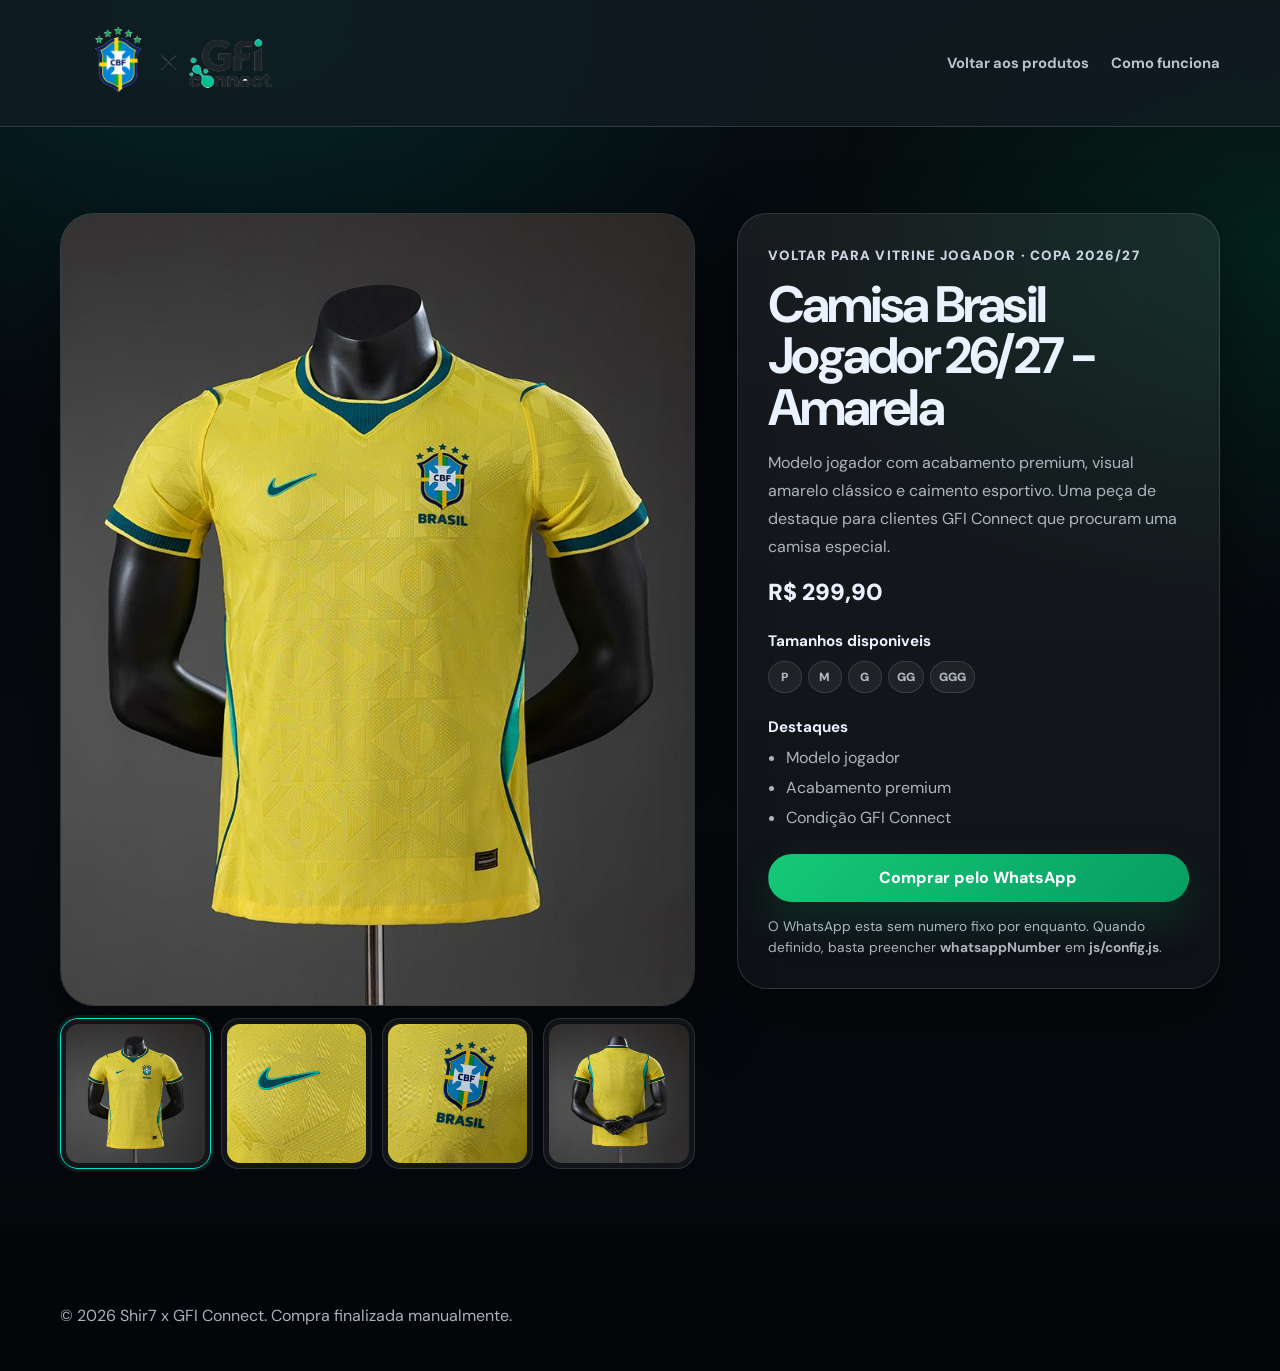
==== produto.html @ cc500f97 "Create GFI partnership product showcase Co-authored-by: Cursor <cursoragent@cursor.com>" ====
<!DOCTYPE html>
<html lang="pt-BR">
  <head>
    <meta charset="UTF-8" />
    <meta name="viewport" content="width=device-width, initial-scale=1.0" />
    <meta
      name="description"
      content="Detalhes da camisa selecionada na vitrine GFI Connect, com fotos, tamanhos e compra pelo WhatsApp."
    />
    <title>Produto | GFI Connect</title>
    <link rel="preconnect" href="https://fonts.googleapis.com" />
    <link rel="preconnect" href="https://fonts.gstatic.com" crossorigin />
    <link
      href="https://fonts.googleapis.com/css2?family=DM+Sans:ital,opsz,wght@0,9..40,400;0,9..40,500;0,9..40,600;0,9..40,700;1,9..40,400&display=swap"
      rel="stylesheet"
    />
    <link rel="stylesheet" href="css/styles.css" />
  </head>
  <body>
    <header class="site-header">
      <div class="container site-header__inner">
        <a class="brand" href="index.html" aria-label="Voltar para a vitrine">
          <img src="assets/logos/gfi-cbf-menu-banner-transparent.png" alt="CBF e GFI Connect" width="300" height="92" />
        </a>
        <nav class="site-nav site-nav--simple" aria-label="Navegacao do produto">
          <a href="index.html#produtos">Voltar aos produtos</a>
          <a href="index.html#como-funciona">Como funciona</a>
        </nav>
      </div>
    </header>

    <main class="product-page">
      <section class="section">
        <div class="container product-detail">
          <div class="product-gallery">
            <div class="product-gallery__main">
              <img id="product-main-image" src="" alt="" />
            </div>
            <div id="product-thumbs" class="product-thumbs" aria-label="Fotos do produto"></div>
          </div>

          <article class="product-info">
            <a class="back-link" href="index.html#produtos">Voltar para vitrine</a>
            <span id="product-category" class="product-info__category"></span>
            <h1 id="product-title"></h1>
            <p id="product-description" class="product-info__description"></p>
            <p id="product-price" class="product-info__price"></p>

            <div class="product-info__block">
              <h2>Tamanhos disponiveis</h2>
              <div id="product-sizes" class="size-list"></div>
            </div>

            <div class="product-info__block">
              <h2>Destaques</h2>
              <ul id="product-highlights" class="highlight-list"></ul>
            </div>

            <a
              id="product-buy"
              class="btn btn--whatsapp product-info__buy"
              href="https://wa.me/"
              target="_blank"
              rel="noopener noreferrer"
            >
              Comprar pelo WhatsApp
            </a>
            <p class="product-info__note">
              O WhatsApp esta sem numero fixo por enquanto. Quando definido, basta preencher
              <strong>whatsappNumber</strong> em <strong>js/config.js</strong>.
            </p>
          </article>
        </div>
      </section>
    </main>

    <footer class="site-footer">
      <div class="container site-footer__bottom">
        <p>&copy; <span id="footer-year"></span> Shir7 x GFI Connect. Compra finalizada manualmente.</p>
      </div>
    </footer>

    <script type="module" src="js/product-page.js"></script>
  </body>
</html>
---- css/styles.css ----
:root {
  --bg: #f5f7f6;
  --surface: #ffffff;
  --surface-soft: #eef5f2;
  --text: #101816;
  --muted: #60716c;
  --line: #dce7e3;
  --green: #00b87a;
  --green-dark: #063f31;
  --gold: #caa65a;
  --shadow: 0 24px 70px rgba(14, 45, 38, 0.12);
  --radius: 28px;
  --container: 1160px;
}

* {
  box-sizing: border-box;
}

html {
  scroll-behavior: smooth;
}

body {
  margin: 0;
  min-height: 100vh;
  font-family: "DM Sans", system-ui, -apple-system, BlinkMacSystemFont, "Segoe UI", sans-serif;
  color: var(--text);
  background:
    radial-gradient(circle at 12% 6%, rgba(0, 184, 122, 0.12), transparent 28rem),
    linear-gradient(180deg, #ffffff 0%, var(--bg) 54%, #eef4f1 100%);
}

img {
  display: block;
  max-width: 100%;
}

a {
  color: inherit;
  text-decoration: none;
}

.container {
  width: min(100% - 40px, var(--container));
  margin-inline: auto;
}

.skip-link {
  position: absolute;
  left: -999px;
  top: 16px;
  z-index: 100;
  padding: 10px 14px;
  border-radius: 999px;
  background: var(--green-dark);
  color: #fff;
}

.skip-link:focus {
  left: 20px;
}

.site-header {
  position: sticky;
  top: 0;
  z-index: 50;
  padding: 14px 0;
  background: rgba(255, 255, 255, 0.84);
  border-bottom: 1px solid rgba(220, 231, 227, 0.72);
  backdrop-filter: blur(18px);
}

.site-header__inner {
  display: flex;
  align-items: center;
  justify-content: space-between;
  gap: 24px;
}

.brand img {
  width: 230px;
  height: auto;
}

.site-nav {
  display: flex;
  align-items: center;
  gap: 22px;
}

.site-nav a {
  color: #34443f;
  font-size: 0.92rem;
  font-weight: 700;
}

.site-nav a:hover {
  color: var(--green-dark);
}

.nav-toggle {
  display: none;
  width: 42px;
  height: 42px;
  border: 1px solid var(--line);
  border-radius: 14px;
  background: #fff;
}

.nav-toggle span {
  display: block;
  width: 18px;
  height: 2px;
  margin: 4px auto;
  border-radius: 10px;
  background: var(--text);
}

.btn {
  display: inline-flex;
  align-items: center;
  justify-content: center;
  gap: 10px;
  min-height: 48px;
  padding: 0 20px;
  border: 1px solid transparent;
  border-radius: 999px;
  font-weight: 800;
  transition: 0.18s ease;
}

.btn:hover {
  transform: translateY(-2px);
}

.btn--primary {
  color: #fff;
  background: var(--green-dark);
  box-shadow: 0 16px 40px rgba(6, 63, 49, 0.2);
}

.btn--ghost,
.btn--dark {
  color: var(--green-dark);
  background: #fff;
  border-color: var(--line);
}

.btn--dark {
  width: 100%;
}

.btn--whatsapp {
  width: 100%;
  color: #fff;
  background: linear-gradient(135deg, #15c977, #079d62);
  box-shadow: 0 18px 45px rgba(7, 157, 98, 0.22);
}

.hero {
  padding: 72px 0 48px;
}

.hero-grid {
  display: grid;
  grid-template-columns: minmax(0, 1.05fr) minmax(320px, 0.75fr);
  align-items: center;
  gap: 42px;
}

.eyebrow,
.section-label {
  display: inline-flex;
  width: fit-content;
  align-items: center;
  gap: 10px;
  padding: 8px 12px;
  border: 1px solid var(--line);
  border-radius: 999px;
  color: var(--green-dark);
  background: rgba(255, 255, 255, 0.76);
  font-size: 0.78rem;
  font-weight: 900;
  letter-spacing: 0.08em;
  text-transform: uppercase;
}

.hero h1 {
  margin: 22px 0 0;
  max-width: 680px;
  font-size: clamp(2.55rem, 5.1vw, 4.55rem);
  line-height: 0.98;
  letter-spacing: -0.065em;
}

.hero p,
.section-lead {
  color: var(--muted);
  line-height: 1.75;
}

.hero p {
  max-width: 610px;
  margin: 24px 0 0;
  font-size: 1.05rem;
}

.hero-actions {
  display: flex;
  flex-wrap: wrap;
  gap: 12px;
  margin-top: 28px;
}

.hero-panel {
  position: relative;
  overflow: hidden;
  aspect-ratio: 1;
  min-height: 0;
  padding: 12px;
  border: 1px solid var(--line);
  border-radius: 36px;
  background:
    radial-gradient(circle at 26% 20%, rgba(0, 184, 122, 0.14), transparent 18rem),
    linear-gradient(145deg, #fff 0%, #edf7f2 100%);
  box-shadow: var(--shadow);
}

.hero-panel img {
  width: min(82%, 360px);
  margin: 34px auto;
}

.hero-panel__video {
  width: 100%;
  height: 100%;
  min-height: 0;
  object-fit: cover;
  border-radius: 28px;
  cursor: pointer;
}

.hero-video-play {
  position: absolute;
  top: 50%;
  left: 50%;
  width: 78px;
  height: 78px;
  display: grid;
  place-items: center;
  border: 1px solid rgba(255, 255, 255, 0.42);
  border-radius: 999px;
  background: rgba(5, 7, 11, 0.64);
  color: #fff;
  box-shadow: 0 18px 48px rgba(0, 0, 0, 0.38);
  backdrop-filter: blur(12px);
  cursor: pointer;
  transform: translate(-50%, -50%);
  transition: 0.18s ease;
  z-index: 2;
}

.hero-video-play:hover {
  transform: translate(-50%, -50%) scale(1.05);
}

.hero-video-play span {
  width: 0;
  height: 0;
  margin-left: 5px;
  border-top: 15px solid transparent;
  border-bottom: 15px solid transparent;
  border-left: 22px solid currentColor;
}

.hero-panel.is-playing .hero-video-play {
  opacity: 0;
  pointer-events: none;
}

.hero-panel__content {
  position: absolute;
  right: 24px;
  bottom: 24px;
  left: 24px;
  padding: 22px;
  border: 1px solid rgba(255, 255, 255, 0.82);
  border-radius: 24px;
  background: rgba(255, 255, 255, 0.78);
  backdrop-filter: blur(16px);
}

.hero-panel__content span {
  color: var(--gold);
  font-size: 0.78rem;
  font-weight: 900;
  letter-spacing: 0.08em;
  text-transform: uppercase;
}

.hero-panel__content strong {
  display: block;
  margin-top: 6px;
  color: var(--green-dark);
  font-size: 1.2rem;
}

.hero-panel__content p {
  margin: 8px 0 0;
  color: var(--muted);
}

.section {
  padding: 62px 0;
}

.section-header {
  max-width: 780px;
  margin: 0 auto 28px;
  text-align: center;
}

.section-title {
  margin: 16px 0 0;
  font-size: clamp(2rem, 4vw, 3.5rem);
  line-height: 1;
  letter-spacing: -0.055em;
}

.intro-grid {
  display: grid;
  grid-template-columns: 0.9fr 1.1fr;
  gap: 42px;
  align-items: start;
  padding: 34px;
  border: 1px solid var(--line);
  border-radius: var(--radius);
  background: rgba(255, 255, 255, 0.72);
}

.filters {
  display: flex;
  justify-content: center;
  gap: 10px;
  flex-wrap: wrap;
  margin-bottom: 30px;
}

.filter-chip {
  cursor: pointer;
  padding: 10px 15px;
  border: 1px solid var(--line);
  border-radius: 999px;
  color: #34443f;
  background: #fff;
  font-weight: 800;
}

.filter-chip.is-active {
  color: #fff;
  background: var(--green-dark);
  border-color: var(--green-dark);
}

.products-grid {
  display: grid;
  grid-template-columns: repeat(3, minmax(220px, 260px));
  justify-content: center;
  gap: 22px;
}

.product-card {
  overflow: hidden;
  width: 100%;
  border: 1px solid var(--line);
  border-radius: 28px;
  background: var(--surface);
  box-shadow: 0 18px 52px rgba(14, 45, 38, 0.08);
}

.product-card__media {
  position: relative;
  display: block;
  width: calc(100% - 24px);
  aspect-ratio: 1;
  margin: 12px auto 0;
  padding: 10px;
  background: var(--surface-soft);
  border-radius: 24px;
}

.product-card__media img {
  width: 100%;
  height: 100%;
  object-fit: contain;
  background: #303334;
  border-radius: 18px;
}

.product-card__featured {
  position: absolute;
  top: 20px;
  right: 20px;
  padding: 8px 10px;
  border-radius: 999px;
  color: var(--green-dark);
  background: #fff;
  font-size: 0.76rem;
  font-weight: 900;
}

.product-card__body {
  display: grid;
  gap: 12px;
  padding: 20px;
}

.product-card__meta {
  display: flex;
  justify-content: space-between;
  gap: 12px;
  color: var(--muted);
  font-size: 0.78rem;
  font-weight: 800;
  text-transform: uppercase;
}

.product-card__title {
  margin: 0;
  font-size: 1.15rem;
  line-height: 1.25;
}

.product-card__price,
.product-info__price {
  margin: 0;
  color: var(--green-dark);
  font-size: 1.45rem;
  font-weight: 900;
}

.size-list {
  display: flex;
  flex-wrap: nowrap;
  gap: 6px;
}

.size-chip {
  min-width: 34px;
  padding: 7px 8px;
  border: 1px solid var(--line);
  border-radius: 999px;
  color: #34443f;
  background: #fff;
  font-size: 0.74rem;
  font-weight: 900;
  text-align: center;
}

.steps-grid {
  display: grid;
  grid-template-columns: repeat(3, minmax(0, 1fr));
  gap: 18px;
}

.step-card {
  padding: 26px;
  border: 1px solid var(--line);
  border-radius: 24px;
  background: #fff;
}

.step-card span {
  color: var(--gold);
  font-weight: 900;
}

.step-card h3 {
  margin: 14px 0 8px;
}

.step-card p {
  margin: 0;
  color: var(--muted);
  line-height: 1.65;
}

.site-footer {
  padding: 44px 0 26px;
  background: #0b1915;
  color: #fff;
}

.site-footer__grid {
  display: grid;
  grid-template-columns: 1fr;
  gap: 28px;
}

.footer-logo {
  width: 180px;
  margin-bottom: 14px;
}

.site-footer p,
.site-footer a {
  color: rgba(255, 255, 255, 0.72);
  line-height: 1.65;
}

.site-footer__bottom {
  margin-top: 28px;
  color: rgba(255, 255, 255, 0.6);
}

.product-page {
  padding-top: 24px;
}

.product-detail {
  display: grid;
  grid-template-columns: minmax(0, 1.05fr) minmax(320px, 0.8fr);
  gap: 42px;
  align-items: start;
}

.product-gallery__main {
  overflow: hidden;
  border: 1px solid var(--line);
  border-radius: 34px;
  background: #fff;
  box-shadow: var(--shadow);
}

.product-gallery__main img {
  width: 100%;
  aspect-ratio: 4 / 5;
  object-fit: cover;
}

.product-thumbs {
  display: grid;
  grid-template-columns: repeat(4, 1fr);
  gap: 10px;
  margin-top: 12px;
}

.product-thumb {
  cursor: pointer;
  overflow: hidden;
  padding: 5px;
  border: 1px solid var(--line);
  border-radius: 18px;
  background: #fff;
}

.product-thumb.is-active {
  border-color: var(--green);
  box-shadow: 0 0 0 3px rgba(0, 184, 122, 0.12);
}

.product-thumb img {
  width: 100%;
  aspect-ratio: 1;
  object-fit: cover;
  border-radius: 13px;
}

.product-info {
  position: sticky;
  top: 104px;
  padding: 30px;
  border: 1px solid var(--line);
  border-radius: 30px;
  background: rgba(255, 255, 255, 0.82);
  box-shadow: var(--shadow);
}

.back-link,
.product-info__category {
  color: var(--muted);
  font-size: 0.84rem;
  font-weight: 900;
  text-transform: uppercase;
  letter-spacing: 0.08em;
}

.product-info h1 {
  margin: 14px 0;
  font-size: clamp(2rem, 4vw, 3.2rem);
  line-height: 1;
  letter-spacing: -0.055em;
}

.product-info__description {
  color: var(--muted);
  line-height: 1.75;
}

.product-info__block {
  margin-top: 24px;
}

.product-info__block h2 {
  margin: 0 0 10px;
  font-size: 0.95rem;
}

.highlight-list {
  display: grid;
  gap: 9px;
  margin: 0;
  padding-left: 18px;
  color: var(--muted);
}

.product-info__buy {
  margin-top: 26px;
}

.product-info__note {
  margin: 14px 0 0;
  color: var(--muted);
  font-size: 0.86rem;
  line-height: 1.55;
}

@media (max-width: 900px) {
  .hero-grid,
  .intro-grid,
  .product-detail {
    grid-template-columns: 1fr;
  }

  .steps-grid,
  .site-footer__grid {
    grid-template-columns: 1fr;
  }

  .products-grid {
    grid-template-columns: repeat(2, minmax(200px, 250px));
  }

  .hero {
    padding-top: 44px;
  }

  .hero-panel {
    min-height: 0;
  }

  .product-info {
    position: static;
  }
}

@media (max-width: 720px) {
  .container {
    width: min(100% - 28px, var(--container));
  }

  .site-nav {
    position: fixed;
    top: 74px;
    right: 14px;
    left: 14px;
    display: none;
    flex-direction: column;
    align-items: stretch;
    gap: 0;
    padding: 12px;
    border: 1px solid var(--line);
    border-radius: 22px;
    background: #fff;
    box-shadow: var(--shadow);
  }

  .site-nav.is-open {
    display: flex;
  }

  .site-nav a {
    padding: 14px;
    border-radius: 14px;
  }

  .nav-toggle {
    display: block;
  }

  .hero h1 {
    font-size: clamp(2.4rem, 14vw, 4rem);
  }

  .section {
    padding: 44px 0;
  }

  .products-grid {
    grid-template-columns: minmax(210px, 270px);
  }
}

/* Tema escuro premium */
:root {
  --bg: #070a0f;
  --surface: rgba(255, 255, 255, 0.06);
  --surface-soft: rgba(255, 255, 255, 0.08);
  --text: #eaf2ff;
  --muted: rgba(234, 242, 255, 0.72);
  --line: rgba(255, 255, 255, 0.13);
  --green: #00e0d1;
  --green-dark: #00c27b;
  --gold: #ffd36a;
  --shadow: 0 24px 70px rgba(0, 0, 0, 0.38);
}

body {
  background:
    radial-gradient(1100px 760px at 18% 0%, rgba(0, 224, 209, 0.15), transparent 60%),
    radial-gradient(980px 680px at 100% 18%, rgba(0, 194, 123, 0.14), transparent 55%),
    linear-gradient(180deg, #05070b 0%, #070a0f 60%, #04060a 100%);
}

.site-header {
  background: rgba(18, 29, 35, 0.82);
  border-bottom-color: rgba(255, 255, 255, 0.14);
}

.brand {
  display: inline-flex;
  align-items: center;
  padding: 0;
  border: 0;
  border-radius: 0;
  background: transparent;
}

.site-nav a {
  color: rgba(234, 242, 255, 0.78);
}

.site-nav a:hover,
.eyebrow,
.section-label,
.product-card__price,
.product-info__price,
.product-info h1 {
  color: var(--text);
}

.nav-toggle {
  background: rgba(255, 255, 255, 0.06);
  border-color: rgba(255, 255, 255, 0.14);
}

.nav-toggle span {
  background: var(--text);
}

.btn--primary {
  color: #021014;
  background: linear-gradient(135deg, var(--green), var(--green-dark));
  box-shadow: 0 16px 42px rgba(0, 194, 123, 0.2);
}

.btn--ghost,
.btn--dark {
  color: var(--text);
  background: rgba(255, 255, 255, 0.06);
  border-color: rgba(255, 255, 255, 0.14);
}

.eyebrow,
.section-label,
.intro-grid,
.product-card,
.step-card,
.product-info,
.product-gallery__main {
  background: linear-gradient(180deg, rgba(255, 255, 255, 0.075), rgba(255, 255, 255, 0.035));
  border-color: rgba(255, 255, 255, 0.13);
  box-shadow: var(--shadow);
}

.hero-panel {
  background:
    radial-gradient(circle at 26% 20%, rgba(0, 224, 209, 0.18), transparent 18rem),
    linear-gradient(145deg, rgba(255, 255, 255, 0.09), rgba(255, 255, 255, 0.03));
  border-color: rgba(255, 255, 255, 0.14);
}

.hero-panel__content {
  background: rgba(8, 14, 20, 0.74);
  border-color: rgba(255, 255, 255, 0.14);
}

.hero-panel__content strong,
.product-info__category,
.back-link {
  color: rgba(234, 242, 255, 0.86);
}

.hero p,
.section-lead,
.step-card p,
.product-info__description,
.highlight-list,
.product-info__note,
.site-footer p,
.site-footer a {
  color: var(--muted);
}

.product-card__media,
.product-thumb,
.size-chip {
  background: rgba(255, 255, 255, 0.055);
  border-color: rgba(255, 255, 255, 0.12);
}

.filter-chip {
  color: rgba(234, 242, 255, 0.82);
  background: rgba(255, 255, 255, 0.055);
  border-color: rgba(255, 255, 255, 0.13);
}

.filter-chip.is-active {
  color: #021014;
  background: linear-gradient(135deg, var(--green), var(--green-dark));
  border-color: transparent;
}

.product-card__meta,
.size-chip {
  color: rgba(234, 242, 255, 0.72);
}

.product-card__featured {
  color: #021014;
  background: linear-gradient(135deg, var(--gold), var(--green));
}

.site-footer {
  background: #030609;
  border-top-color: rgba(255, 255, 255, 0.1);
}

@media (max-width: 720px) {
  .site-nav {
    background: rgba(18, 29, 35, 0.98);
    border-color: rgba(255, 255, 255, 0.14);
  }
}

/* Ajustes responsivos finais */
@media (max-width: 1100px) {
  .container {
    width: min(100% - 32px, var(--container));
  }

  .hero-grid {
    gap: 28px;
  }

  .hero h1 {
    font-size: clamp(2.6rem, 7vw, 4.8rem);
  }

  .products-grid {
    grid-template-columns: repeat(3, minmax(0, 1fr));
  }
}

@media (max-width: 900px) {
  .site-header {
    padding: 10px 0;
  }

  .brand {
    padding: 0;
    border-radius: 0;
  }

  .brand img {
    width: 178px;
  }

  .hero {
    padding: 34px 0 28px;
  }

  .hero-copy {
    text-align: center;
  }

  .eyebrow {
    display: none;
  }

  .hero h1 {
    max-width: 720px;
    margin-inline: auto;
    font-size: clamp(2.4rem, 9vw, 4.2rem);
  }

  .hero-actions {
    justify-content: center;
  }

  .hero-panel {
    width: min(100%, 520px);
    margin-inline: auto;
  }

  .products-grid {
    grid-template-columns: repeat(2, minmax(0, 1fr));
    gap: 14px;
  }

  .steps-grid {
    grid-template-columns: repeat(3, minmax(0, 1fr));
    gap: 12px;
  }

  .step-card {
    padding: 18px;
  }

  .product-detail {
    gap: 22px;
  }
}

@media (max-width: 640px) {
  .container {
    width: min(100% - 24px, var(--container));
  }

  .site-header__inner {
    gap: 10px;
  }

  .site-nav--simple {
    position: static;
    display: flex;
    flex-direction: row;
    gap: 10px;
    padding: 0;
    border: 0;
    background: transparent;
    box-shadow: none;
  }

  .site-nav--simple a {
    padding: 8px 0;
    font-size: 0.78rem;
  }

  .hero h1 {
    max-width: 340px;
    font-size: clamp(2rem, 9.2vw, 2.55rem);
    line-height: 0.98;
    letter-spacing: -0.055em;
  }

  .hero-actions .btn {
    width: 100%;
  }

  .hero-panel {
    border-radius: 26px;
    padding: 8px;
  }

  .hero-panel__video {
    border-radius: 20px;
  }

  .hero-video-play {
    width: 60px;
    height: 60px;
  }

  .hero-video-play span {
    border-top-width: 11px;
    border-bottom-width: 11px;
    border-left-width: 17px;
  }

  .hero-panel__content {
    right: 14px;
    bottom: 14px;
    left: 14px;
    padding: 14px;
    border-radius: 18px;
  }

  .hero-panel__content span {
    font-size: 0.66rem;
  }

  .hero-panel__content strong {
    font-size: 1rem;
  }

  .hero-panel__content p {
    margin-top: 5px;
    font-size: 0.88rem;
  }

  .section {
    padding: 38px 0;
  }

  .section-header {
    margin-bottom: 20px;
  }

  .section-title {
    font-size: clamp(1.75rem, 9vw, 2.55rem);
  }

  .section-lead {
    font-size: 0.95rem;
  }

  .products-grid {
    grid-template-columns: repeat(2, minmax(0, 1fr));
    gap: 12px;
  }

  .product-card {
    border-radius: 20px;
  }

  .product-card__media {
    width: calc(100% - 16px);
    margin-top: 8px;
    padding: 7px;
    border-radius: 18px;
  }

  .product-card__media img {
    border-radius: 14px;
  }

  .product-card__body {
    gap: 8px;
    padding: 12px;
  }

  .product-card__meta {
    display: grid;
    gap: 4px;
    font-size: 0.64rem;
  }

  .product-card__title {
    font-size: 0.92rem;
    line-height: 1.18;
  }

  .product-card__price {
    font-size: 1.08rem;
  }

  .product-card .size-list {
    gap: 4px;
  }

  .product-card .size-chip {
    min-width: 28px;
    padding: 5px 6px;
    font-size: 0.62rem;
  }

  .product-card__cta {
    min-height: 38px;
    padding: 0 12px;
    font-size: 0.82rem;
  }

  .steps-grid {
    grid-template-columns: 1fr;
  }

  .product-page {
    padding-top: 8px;
  }

  .product-gallery__main {
    border-radius: 24px;
  }

  .product-thumbs {
    grid-template-columns: repeat(4, minmax(0, 1fr));
    gap: 8px;
  }

  .product-info {
    padding: 20px;
    border-radius: 24px;
  }

  .product-info h1 {
    font-size: clamp(1.75rem, 10vw, 2.6rem);
  }
}

@media (max-width: 380px) {
  .products-grid {
    grid-template-columns: 1fr;
  }

  .product-card {
    max-width: 280px;
    margin-inline: auto;
  }
}
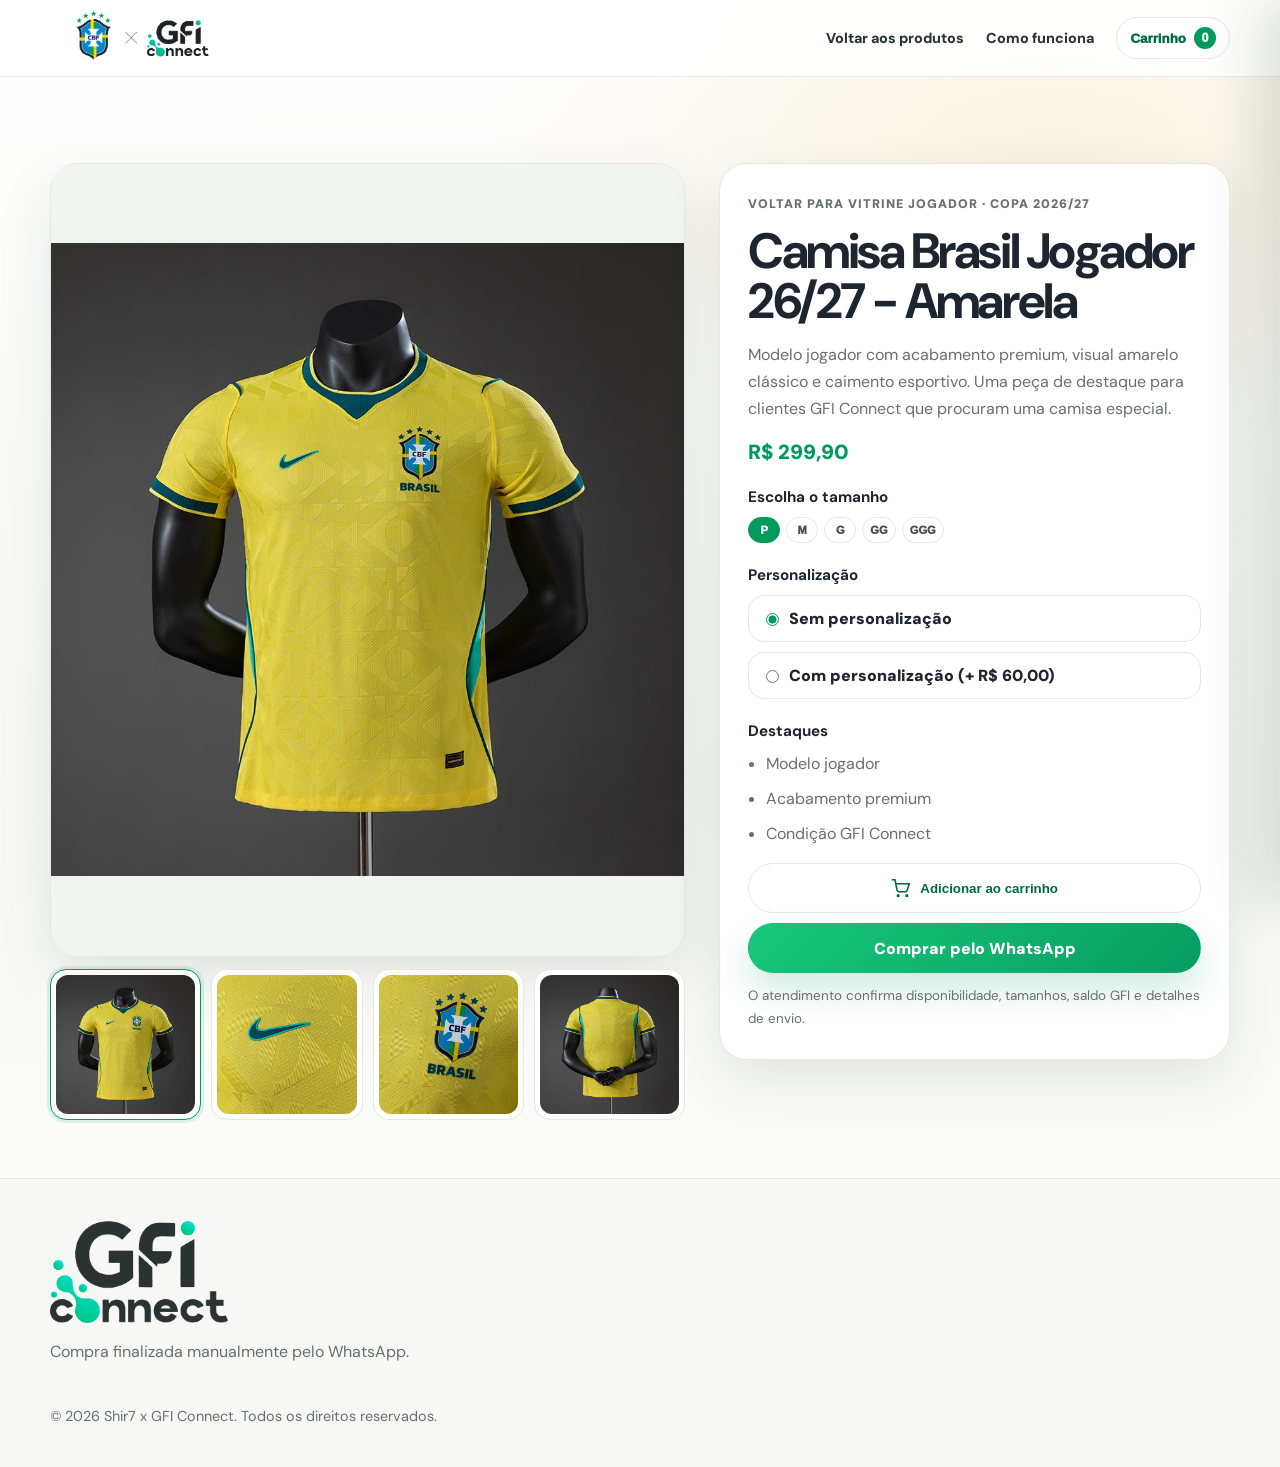
==== commit c0a4062a: "Add cart flow and refresh storefront layout Co-authored-by: Cursor <cursoragent@cursor.com>" ====
--- a/produto.html
+++ b/produto.html
@@ -1,4 +1,4 @@
-<!DOCTYPE html>
+<!doctype html>
 <html lang="pt-BR">
   <head>
     <meta charset="UTF-8" />
@@ -8,6 +8,8 @@
       content="Detalhes da camisa selecionada na vitrine GFI Connect, com fotos, tamanhos e compra pelo WhatsApp."
     />
     <title>Produto | GFI Connect</title>
+    <link rel="icon" href="favicon.ico" sizes="any" />
+    <link rel="icon" type="image/png" href="assets/logos/favicon.png" />
     <link rel="preconnect" href="https://fonts.googleapis.com" />
     <link rel="preconnect" href="https://fonts.gstatic.com" crossorigin />
     <link
@@ -20,11 +22,22 @@
     <header class="site-header">
       <div class="container site-header__inner">
         <a class="brand" href="index.html" aria-label="Voltar para a vitrine">
-          <img src="assets/logos/gfi-cbf-menu-banner-transparent.png" alt="CBF e GFI Connect" width="300" height="92" />
+          <img
+            src="assets/logos/gfi-cbf-menu-banner-transparent.png"
+            alt="CBF e GFI Connect"
+            width="300"
+            height="92"
+          />
         </a>
-        <nav class="site-nav site-nav--simple" aria-label="Navegacao do produto">
+        <nav
+          class="site-nav site-nav--simple"
+          aria-label="Navegacao do produto"
+        >
           <a href="index.html#produtos">Voltar aos produtos</a>
           <a href="index.html#como-funciona">Como funciona</a>
+          <button class="cart-button" type="button" data-cart-open>
+            Carrinho <span data-cart-count>0</span>
+          </button>
         </nav>
       </div>
     </header>
@@ -36,19 +49,67 @@
             <div class="product-gallery__main">
               <img id="product-main-image" src="" alt="" />
             </div>
-            <div id="product-thumbs" class="product-thumbs" aria-label="Fotos do produto"></div>
+            <div
+              id="product-thumbs"
+              class="product-thumbs"
+              aria-label="Fotos do produto"
+            ></div>
           </div>
 
           <article class="product-info">
-            <a class="back-link" href="index.html#produtos">Voltar para vitrine</a>
+            <a class="back-link" href="index.html#produtos"
+              >Voltar para vitrine</a
+            >
             <span id="product-category" class="product-info__category"></span>
             <h1 id="product-title"></h1>
             <p id="product-description" class="product-info__description"></p>
             <p id="product-price" class="product-info__price"></p>
 
             <div class="product-info__block">
-              <h2>Tamanhos disponiveis</h2>
-              <div id="product-sizes" class="size-list"></div>
+              <h2>Escolha o tamanho</h2>
+              <div
+                id="product-sizes"
+                class="size-list size-list--selectable"
+              ></div>
+            </div>
+
+            <div class="product-info__block">
+              <h2>Personalização</h2>
+              <div
+                class="custom-options"
+                role="radiogroup"
+                aria-label="Personalização da camisa"
+              >
+                <label>
+                  <input type="radio" name="customization" value="no" checked />
+                  Sem personalização
+                </label>
+                <label>
+                  <input type="radio" name="customization" value="yes" />
+                  Com personalização (+ R$ 60,00)
+                </label>
+              </div>
+              <div id="custom-fields" class="custom-fields" hidden>
+                <label>
+                  Nome na camisa
+                  <input
+                    id="custom-name"
+                    type="text"
+                    placeholder="Ex.: Neymar Jr."
+                    autocomplete="off"
+                  />
+                </label>
+                <label>
+                  Número
+                  <input
+                    id="custom-number"
+                    type="text"
+                    inputmode="numeric"
+                    placeholder="Ex.: 10"
+                    autocomplete="off"
+                  />
+                </label>
+              </div>
             </div>
 
             <div class="product-info__block">
@@ -56,6 +117,28 @@
               <ul id="product-highlights" class="highlight-list"></ul>
             </div>
 
+            <button
+              id="product-add-cart"
+              class="btn btn--ghost product-info__buy"
+              type="button"
+            >
+              <svg
+                aria-hidden="true"
+                width="19"
+                height="19"
+                viewBox="0 0 24 24"
+                fill="none"
+                stroke="currentColor"
+                stroke-width="2"
+              >
+                <circle cx="9" cy="21" r="1" />
+                <circle cx="20" cy="21" r="1" />
+                <path
+                  d="M1 1h4l2.7 13.4a2 2 0 0 0 2 1.6h8.7a2 2 0 0 0 2-1.6L23 6H6"
+                />
+              </svg>
+              Adicionar ao carrinho
+            </button>
             <a
               id="product-buy"
               class="btn btn--whatsapp product-info__buy"
@@ -66,8 +149,8 @@
               Comprar pelo WhatsApp
             </a>
             <p class="product-info__note">
-              O WhatsApp esta sem numero fixo por enquanto. Quando definido, basta preencher
-              <strong>whatsappNumber</strong> em <strong>js/config.js</strong>.
+              O atendimento confirma disponibilidade, tamanhos, saldo GFI e
+              detalhes de envio.
             </p>
           </article>
         </div>
@@ -75,10 +158,49 @@
     </main>
 
     <footer class="site-footer">
+      <div class="container site-footer__grid">
+        <div>
+          <img
+            src="assets/logos/gfi-connect-footer.png"
+            alt="GFI Connect"
+            class="footer-logo"
+            width="180"
+          />
+          <p>Compra finalizada manualmente pelo WhatsApp.</p>
+        </div>
+      </div>
       <div class="container site-footer__bottom">
-        <p>&copy; <span id="footer-year"></span> Shir7 x GFI Connect. Compra finalizada manualmente.</p>
+        <p>
+          &copy; <span id="footer-year"></span> Shir7 x GFI Connect. Todos os
+          direitos reservados.
+        </p>
       </div>
     </footer>
+
+    <aside id="cart-panel" class="cart-panel" aria-label="Carrinho de compras">
+      <div class="cart-panel__header">
+        <h2>Carrinho</h2>
+        <button type="button" data-cart-close aria-label="Fechar carrinho">
+          ×
+        </button>
+      </div>
+      <div id="cart-items" class="cart-items"></div>
+      <div class="cart-panel__footer">
+        <p>Total: <strong id="cart-total">R$ 0,00</strong></p>
+        <a
+          id="cart-checkout"
+          class="btn btn--whatsapp"
+          href="#"
+          target="_blank"
+          rel="noopener noreferrer"
+        >
+          Finalizar pelo WhatsApp
+        </a>
+        <button id="cart-clear" class="cart-clear" type="button">
+          Limpar carrinho
+        </button>
+      </div>
+    </aside>
 
     <script type="module" src="js/product-page.js"></script>
   </body>
--- a/css/styles.css
+++ b/css/styles.css
@@ -1,16 +1,15 @@
 :root {
-  --bg: #f5f7f6;
+  --bg: #f7f8f5;
   --surface: #ffffff;
-  --surface-soft: #eef5f2;
-  --text: #101816;
-  --muted: #60716c;
-  --line: #dce7e3;
-  --green: #00b87a;
-  --green-dark: #063f31;
-  --gold: #caa65a;
-  --shadow: 0 24px 70px rgba(14, 45, 38, 0.12);
-  --radius: 28px;
-  --container: 1160px;
+  --surface-soft: #f0f5ef;
+  --text: #1c2530;
+  --muted: #65716d;
+  --line: #e4e9e3;
+  --green: #009b5b;
+  --green-dark: #006b43;
+  --gold: #d6af3f;
+  --shadow: 0 20px 55px rgba(22, 42, 32, 0.1);
+  --container: 1180px;
 }
 
 * {
@@ -27,11 +26,12 @@
   font-family: "DM Sans", system-ui, -apple-system, BlinkMacSystemFont, "Segoe UI", sans-serif;
   color: var(--text);
   background:
-    radial-gradient(circle at 12% 6%, rgba(0, 184, 122, 0.12), transparent 28rem),
-    linear-gradient(180deg, #ffffff 0%, var(--bg) 54%, #eef4f1 100%);
-}
-
-img {
+    radial-gradient(900px 520px at 82% 10%, rgba(214, 175, 63, 0.14), transparent 62%),
+    linear-gradient(180deg, #ffffff 0%, var(--bg) 54%, #ffffff 100%);
+}
+
+img,
+video {
   display: block;
   max-width: 100%;
 }
@@ -42,7 +42,7 @@
 }
 
 .container {
-  width: min(100% - 40px, var(--container));
+  width: min(100% - 48px, var(--container));
   margin-inline: auto;
 }
 
@@ -53,7 +53,7 @@
   z-index: 100;
   padding: 10px 14px;
   border-radius: 999px;
-  background: var(--green-dark);
+  background: var(--green);
   color: #fff;
 }
 
@@ -65,21 +65,26 @@
   position: sticky;
   top: 0;
   z-index: 50;
-  padding: 14px 0;
-  background: rgba(255, 255, 255, 0.84);
-  border-bottom: 1px solid rgba(220, 231, 227, 0.72);
+  background: rgba(255, 255, 255, 0.9);
+  border-bottom: 1px solid rgba(228, 233, 227, 0.8);
   backdrop-filter: blur(18px);
 }
 
 .site-header__inner {
+  min-height: 76px;
   display: flex;
   align-items: center;
   justify-content: space-between;
-  gap: 24px;
+  gap: 26px;
+}
+
+.brand {
+  display: inline-flex;
+  align-items: center;
 }
 
 .brand img {
-  width: 230px;
+  width: 172px;
   height: auto;
 }
 
@@ -90,13 +95,13 @@
 }
 
 .site-nav a {
-  color: #34443f;
-  font-size: 0.92rem;
-  font-weight: 700;
+  color: #29342f;
+  font-size: 0.9rem;
+  font-weight: 800;
 }
 
 .site-nav a:hover {
-  color: var(--green-dark);
+  color: var(--green);
 }
 
 .nav-toggle {
@@ -106,6 +111,7 @@
   border: 1px solid var(--line);
   border-radius: 14px;
   background: #fff;
+  cursor: pointer;
 }
 
 .nav-toggle span {
@@ -113,31 +119,37 @@
   width: 18px;
   height: 2px;
   margin: 4px auto;
-  border-radius: 10px;
+  border-radius: 99px;
   background: var(--text);
 }
 
 .btn {
+  min-height: 46px;
   display: inline-flex;
   align-items: center;
   justify-content: center;
   gap: 10px;
-  min-height: 48px;
   padding: 0 20px;
   border: 1px solid transparent;
   border-radius: 999px;
-  font-weight: 800;
-  transition: 0.18s ease;
+  font-weight: 900;
+  transition: transform 0.18s ease, box-shadow 0.18s ease, background 0.18s ease;
 }
 
 .btn:hover {
   transform: translateY(-2px);
 }
 
+.btn--sm {
+  min-height: 38px;
+  padding-inline: 16px;
+  font-size: 0.85rem;
+}
+
 .btn--primary {
   color: #fff;
-  background: var(--green-dark);
-  box-shadow: 0 16px 40px rgba(6, 63, 49, 0.2);
+  background: linear-gradient(135deg, #00a660, var(--green-dark));
+  box-shadow: 0 16px 35px rgba(0, 107, 67, 0.22);
 }
 
 .btn--ghost,
@@ -154,56 +166,83 @@
 .btn--whatsapp {
   width: 100%;
   color: #fff;
-  background: linear-gradient(135deg, #15c977, #079d62);
-  box-shadow: 0 18px 45px rgba(7, 157, 98, 0.22);
+  background: linear-gradient(135deg, #18c77a, #079d62);
+  box-shadow: 0 16px 35px rgba(7, 157, 98, 0.2);
 }
 
 .hero {
-  padding: 72px 0 48px;
+  position: relative;
+  overflow: hidden;
+  padding: 70px 0 34px;
+  background:
+    linear-gradient(90deg, rgba(255, 255, 255, 0.92) 0%, rgba(255, 255, 255, 0.82) 44%, rgba(255, 255, 255, 0.34) 100%),
+    url("../assets/logos/hero-bg-cbf-gold.png") center right / cover no-repeat;
+}
+
+.hero::before,
+.hero::after {
+  content: "";
+  position: absolute;
+  pointer-events: none;
+  border-radius: 999px;
+}
+
+.hero::before {
+  width: 720px;
+  height: 320px;
+  right: -190px;
+  top: 52px;
+  border: 34px solid rgba(214, 175, 63, 0.18);
+  transform: rotate(-16deg);
+}
+
+.hero::after {
+  width: 520px;
+  height: 210px;
+  right: -120px;
+  bottom: 8px;
+  border: 12px solid rgba(0, 155, 91, 0.12);
+  transform: rotate(-12deg);
 }
 
 .hero-grid {
-  display: grid;
-  grid-template-columns: minmax(0, 1.05fr) minmax(320px, 0.75fr);
+  position: relative;
+  z-index: 1;
+  display: grid;
+  grid-template-columns: minmax(0, 0.95fr) minmax(360px, 0.8fr);
   align-items: center;
-  gap: 42px;
+  gap: 48px;
 }
 
 .eyebrow,
-.section-label {
+.section-kicker {
   display: inline-flex;
-  width: fit-content;
   align-items: center;
-  gap: 10px;
-  padding: 8px 12px;
-  border: 1px solid var(--line);
-  border-radius: 999px;
-  color: var(--green-dark);
-  background: rgba(255, 255, 255, 0.76);
+  color: var(--green);
   font-size: 0.78rem;
-  font-weight: 900;
+  font-weight: 1000;
   letter-spacing: 0.08em;
   text-transform: uppercase;
 }
 
 .hero h1 {
-  margin: 22px 0 0;
-  max-width: 680px;
-  font-size: clamp(2.55rem, 5.1vw, 4.55rem);
-  line-height: 0.98;
-  letter-spacing: -0.065em;
-}
-
-.hero p,
-.section-lead {
-  color: var(--muted);
+  max-width: 620px;
+  margin: 16px 0 0;
+  font-size: clamp(2.45rem, 4.55vw, 4.2rem);
+  line-height: 1;
+  letter-spacing: -0.055em;
+}
+
+.hero h1::first-line {
+  color: var(--text);
+}
+
+.hero p {
+  max-width: 590px;
+  margin: 20px 0 0;
+  color: var(--muted);
+  font-size: 1.02rem;
   line-height: 1.75;
-}
-
-.hero p {
-  max-width: 610px;
-  margin: 24px 0 0;
-  font-size: 1.05rem;
 }
 
 .hero-actions {
@@ -213,31 +252,46 @@
   margin-top: 28px;
 }
 
+.hero-mini-benefits {
+  display: flex;
+  flex-wrap: wrap;
+  gap: 18px;
+  margin-top: 44px;
+}
+
+.hero-mini-benefits span {
+  display: inline-flex;
+  align-items: center;
+  gap: 8px;
+  color: #3f4b46;
+  font-size: 0.84rem;
+  font-weight: 800;
+}
+
+.hero-mini-benefits span::before {
+  content: "";
+  width: 9px;
+  height: 9px;
+  border: 2px solid var(--green);
+  border-radius: 999px;
+}
+
 .hero-panel {
   position: relative;
+  aspect-ratio: 1;
   overflow: hidden;
-  aspect-ratio: 1;
-  min-height: 0;
-  padding: 12px;
-  border: 1px solid var(--line);
-  border-radius: 36px;
-  background:
-    radial-gradient(circle at 26% 20%, rgba(0, 184, 122, 0.14), transparent 18rem),
-    linear-gradient(145deg, #fff 0%, #edf7f2 100%);
+  padding: 10px;
+  border: 1px solid var(--line);
+  border-radius: 32px;
+  background: linear-gradient(145deg, #ffffff, #f0f5ee);
   box-shadow: var(--shadow);
-}
-
-.hero-panel img {
-  width: min(82%, 360px);
-  margin: 34px auto;
 }
 
 .hero-panel__video {
   width: 100%;
   height: 100%;
-  min-height: 0;
   object-fit: cover;
-  border-radius: 28px;
+  border-radius: 24px;
   cursor: pointer;
 }
 
@@ -245,33 +299,27 @@
   position: absolute;
   top: 50%;
   left: 50%;
-  width: 78px;
-  height: 78px;
+  z-index: 3;
+  width: 74px;
+  height: 74px;
   display: grid;
   place-items: center;
-  border: 1px solid rgba(255, 255, 255, 0.42);
+  border: 1px solid rgba(255, 255, 255, 0.72);
   border-radius: 999px;
-  background: rgba(5, 7, 11, 0.64);
   color: #fff;
-  box-shadow: 0 18px 48px rgba(0, 0, 0, 0.38);
-  backdrop-filter: blur(12px);
+  background: rgba(0, 107, 67, 0.78);
+  box-shadow: 0 18px 45px rgba(0, 0, 0, 0.22);
   cursor: pointer;
   transform: translate(-50%, -50%);
-  transition: 0.18s ease;
-  z-index: 2;
-}
-
-.hero-video-play:hover {
-  transform: translate(-50%, -50%) scale(1.05);
 }
 
 .hero-video-play span {
   width: 0;
   height: 0;
   margin-left: 5px;
-  border-top: 15px solid transparent;
-  border-bottom: 15px solid transparent;
-  border-left: 22px solid currentColor;
+  border-top: 14px solid transparent;
+  border-bottom: 14px solid transparent;
+  border-left: 21px solid currentColor;
 }
 
 .hero-panel.is-playing .hero-video-play {
@@ -281,163 +329,176 @@
 
 .hero-panel__content {
   position: absolute;
-  right: 24px;
-  bottom: 24px;
-  left: 24px;
+  right: 22px;
+  bottom: 22px;
+  left: 22px;
+  padding: 18px;
+  border: 1px solid rgba(255, 255, 255, 0.74);
+  border-radius: 22px;
+  background: rgba(255, 255, 255, 0.9);
+  box-shadow: 0 14px 40px rgba(17, 40, 28, 0.16);
+  backdrop-filter: blur(14px);
+}
+
+.hero-panel__content span {
+  color: var(--gold);
+  font-size: 0.68rem;
+  font-weight: 1000;
+  letter-spacing: 0.08em;
+  text-transform: uppercase;
+}
+
+.hero-panel__content strong {
+  display: block;
+  margin-top: 5px;
+  color: var(--text);
+  font-size: 1.12rem;
+}
+
+.hero-panel__content p {
+  margin: 6px 0 0;
+  color: var(--muted);
+  font-size: 0.92rem;
+}
+
+.section {
+  padding: 58px 0;
+}
+
+.section--compact {
+  padding: 30px 0;
+}
+
+.section-header {
+  max-width: 740px;
+  margin: 0 auto 28px;
+  text-align: center;
+}
+
+.section-title {
+  margin: 8px 0 0;
+  font-size: clamp(2rem, 4vw, 3rem);
+  line-height: 1;
+  letter-spacing: -0.045em;
+}
+
+.section-lead {
+  margin: 12px 0 0;
+  color: var(--muted);
+  line-height: 1.65;
+}
+
+.section-lead--center {
+  margin-inline: auto;
+}
+
+.benefit-grid,
+.trust-row,
+.steps-grid {
+  display: grid;
+  gap: 18px;
+}
+
+.benefit-grid {
+  grid-template-columns: repeat(3, 1fr);
   padding: 22px;
-  border: 1px solid rgba(255, 255, 255, 0.82);
+  border: 1px solid var(--line);
   border-radius: 24px;
   background: rgba(255, 255, 255, 0.78);
-  backdrop-filter: blur(16px);
-}
-
-.hero-panel__content span {
-  color: var(--gold);
-  font-size: 0.78rem;
-  font-weight: 900;
-  letter-spacing: 0.08em;
-  text-transform: uppercase;
-}
-
-.hero-panel__content strong {
-  display: block;
-  margin-top: 6px;
-  color: var(--green-dark);
-  font-size: 1.2rem;
-}
-
-.hero-panel__content p {
-  margin: 8px 0 0;
-  color: var(--muted);
-}
-
-.section {
-  padding: 62px 0;
-}
-
-.section-header {
-  max-width: 780px;
-  margin: 0 auto 28px;
-  text-align: center;
-}
-
-.section-title {
-  margin: 16px 0 0;
-  font-size: clamp(2rem, 4vw, 3.5rem);
-  line-height: 1;
-  letter-spacing: -0.055em;
-}
-
-.intro-grid {
-  display: grid;
-  grid-template-columns: 0.9fr 1.1fr;
-  gap: 42px;
-  align-items: start;
-  padding: 34px;
-  border: 1px solid var(--line);
-  border-radius: var(--radius);
-  background: rgba(255, 255, 255, 0.72);
-}
-
-.filters {
-  display: flex;
-  justify-content: center;
-  gap: 10px;
-  flex-wrap: wrap;
-  margin-bottom: 30px;
-}
-
-.filter-chip {
-  cursor: pointer;
-  padding: 10px 15px;
-  border: 1px solid var(--line);
-  border-radius: 999px;
-  color: #34443f;
-  background: #fff;
-  font-weight: 800;
-}
-
-.filter-chip.is-active {
-  color: #fff;
-  background: var(--green-dark);
-  border-color: var(--green-dark);
+  box-shadow: var(--shadow);
+}
+
+.benefit-card,
+.step-card,
+.trust-row article {
+  padding: 22px;
+  border: 1px solid var(--line);
+  border-radius: 22px;
+  background: var(--surface);
+}
+
+.benefit-card span,
+.step-card span {
+  color: var(--green);
+  font-weight: 1000;
+}
+
+.benefit-card h3,
+.step-card h3,
+.trust-row h3 {
+  margin: 10px 0 8px;
+  font-size: 1rem;
+}
+
+.benefit-card p,
+.step-card p,
+.trust-row p {
+  margin: 0;
+  color: var(--muted);
+  line-height: 1.6;
 }
 
 .products-grid {
   display: grid;
-  grid-template-columns: repeat(3, minmax(220px, 260px));
-  justify-content: center;
-  gap: 22px;
+  grid-template-columns: repeat(3, minmax(220px, 1fr));
+  gap: 18px;
 }
 
 .product-card {
   overflow: hidden;
-  width: 100%;
-  border: 1px solid var(--line);
-  border-radius: 28px;
+  border: 1px solid var(--line);
+  border-radius: 24px;
   background: var(--surface);
-  box-shadow: 0 18px 52px rgba(14, 45, 38, 0.08);
+  box-shadow: 0 18px 45px rgba(22, 42, 32, 0.08);
 }
 
 .product-card__media {
   position: relative;
   display: block;
-  width: calc(100% - 24px);
+  width: calc(100% - 20px);
   aspect-ratio: 1;
-  margin: 12px auto 0;
-  padding: 10px;
+  margin: 10px auto 0;
+  padding: 8px;
+  border-radius: 20px;
   background: var(--surface-soft);
-  border-radius: 24px;
 }
 
 .product-card__media img {
   width: 100%;
   height: 100%;
   object-fit: contain;
-  background: #303334;
-  border-radius: 18px;
-}
-
-.product-card__featured {
-  position: absolute;
-  top: 20px;
-  right: 20px;
-  padding: 8px 10px;
-  border-radius: 999px;
-  color: var(--green-dark);
-  background: #fff;
-  font-size: 0.76rem;
-  font-weight: 900;
+  border-radius: 16px;
+  background: #f6f6f3;
 }
 
 .product-card__body {
   display: grid;
-  gap: 12px;
-  padding: 20px;
+  gap: 10px;
+  padding: 16px;
 }
 
 .product-card__meta {
   display: flex;
   justify-content: space-between;
-  gap: 12px;
-  color: var(--muted);
-  font-size: 0.78rem;
-  font-weight: 800;
+  gap: 8px;
+  color: var(--muted);
+  font-size: 0.72rem;
+  font-weight: 1000;
   text-transform: uppercase;
 }
 
 .product-card__title {
   margin: 0;
-  font-size: 1.15rem;
-  line-height: 1.25;
+  font-size: 1.02rem;
+  line-height: 1.22;
 }
 
 .product-card__price,
 .product-info__price {
   margin: 0;
-  color: var(--green-dark);
-  font-size: 1.45rem;
-  font-weight: 900;
+  color: var(--green);
+  font-size: 1.28rem;
+  font-weight: 1000;
 }
 
 .size-list {
@@ -447,96 +508,118 @@
 }
 
 .size-chip {
-  min-width: 34px;
-  padding: 7px 8px;
+  min-width: 32px;
+  padding: 6px 7px;
   border: 1px solid var(--line);
   border-radius: 999px;
-  color: #34443f;
+  color: #41504a;
   background: #fff;
-  font-size: 0.74rem;
-  font-weight: 900;
+  font-size: 0.7rem;
+  font-weight: 1000;
   text-align: center;
 }
 
-.steps-grid {
-  display: grid;
-  grid-template-columns: repeat(3, minmax(0, 1fr));
-  gap: 18px;
-}
-
-.step-card {
-  padding: 26px;
-  border: 1px solid var(--line);
-  border-radius: 24px;
-  background: #fff;
-}
-
-.step-card span {
-  color: var(--gold);
-  font-weight: 900;
-}
-
-.step-card h3 {
-  margin: 14px 0 8px;
-}
-
-.step-card p {
+.size-chip--button {
+  cursor: pointer;
+  transition: 0.16s ease;
+}
+
+.size-chip--button:hover,
+.size-chip--button.is-active {
+  color: #fff;
+  background: var(--green);
+  border-color: var(--green);
+}
+
+.whatsapp-strip {
+  min-height: 82px;
+  display: grid;
+  grid-template-columns: auto 1fr auto;
+  align-items: center;
+  gap: 20px;
+  padding: 20px 26px;
+  border: 1px solid var(--line);
+  border-radius: 22px;
+  background: var(--surface);
+  box-shadow: var(--shadow);
+}
+
+.whatsapp-strip strong {
+  color: var(--green);
+  font-size: 1.05rem;
+}
+
+.whatsapp-strip p {
   margin: 0;
   color: var(--muted);
-  line-height: 1.65;
+}
+
+.strip-link {
+  color: var(--green-dark);
+  font-weight: 1000;
+}
+
+.steps-grid,
+.trust-row {
+  grid-template-columns: repeat(3, 1fr);
 }
 
 .site-footer {
-  padding: 44px 0 26px;
-  background: #0b1915;
-  color: #fff;
+  padding: 42px 0 24px;
+  background: #f7f8f5;
+  border-top: 1px solid var(--line);
 }
 
 .site-footer__grid {
   display: grid;
   grid-template-columns: 1fr;
-  gap: 28px;
 }
 
 .footer-logo {
-  width: 180px;
+  width: 178px;
   margin-bottom: 14px;
 }
 
 .site-footer p,
 .site-footer a {
-  color: rgba(255, 255, 255, 0.72);
+  color: var(--muted);
   line-height: 1.65;
 }
 
 .site-footer__bottom {
-  margin-top: 28px;
-  color: rgba(255, 255, 255, 0.6);
+  margin-top: 24px;
+  color: var(--muted);
+  font-size: 0.9rem;
 }
 
 .product-page {
-  padding-top: 24px;
+  padding-top: 28px;
 }
 
 .product-detail {
   display: grid;
-  grid-template-columns: minmax(0, 1.05fr) minmax(320px, 0.8fr);
-  gap: 42px;
+  grid-template-columns: minmax(0, 1.02fr) minmax(320px, 0.82fr);
+  gap: 34px;
   align-items: start;
+}
+
+.product-gallery__main,
+.product-info {
+  border: 1px solid var(--line);
+  border-radius: 28px;
+  background: var(--surface);
+  box-shadow: var(--shadow);
 }
 
 .product-gallery__main {
   overflow: hidden;
-  border: 1px solid var(--line);
-  border-radius: 34px;
-  background: #fff;
-  box-shadow: var(--shadow);
 }
 
 .product-gallery__main img {
   width: 100%;
   aspect-ratio: 4 / 5;
-  object-fit: cover;
+  object-fit: contain;
+  background: var(--surface-soft);
 }
 
 .product-thumbs {
@@ -551,55 +634,53 @@
   overflow: hidden;
   padding: 5px;
   border: 1px solid var(--line);
-  border-radius: 18px;
+  border-radius: 16px;
   background: #fff;
 }
 
 .product-thumb.is-active {
   border-color: var(--green);
-  box-shadow: 0 0 0 3px rgba(0, 184, 122, 0.12);
+  box-shadow: 0 0 0 3px rgba(0, 155, 91, 0.12);
 }
 
 .product-thumb img {
   width: 100%;
   aspect-ratio: 1;
   object-fit: cover;
-  border-radius: 13px;
+  border-radius: 12px;
 }
 
 .product-info {
   position: sticky;
-  top: 104px;
-  padding: 30px;
-  border: 1px solid var(--line);
-  border-radius: 30px;
-  background: rgba(255, 255, 255, 0.82);
-  box-shadow: var(--shadow);
+  top: 102px;
+  padding: 28px;
 }
 
 .back-link,
 .product-info__category {
   color: var(--muted);
-  font-size: 0.84rem;
-  font-weight: 900;
+  font-size: 0.78rem;
+  font-weight: 1000;
+  letter-spacing: 0.08em;
   text-transform: uppercase;
-  letter-spacing: 0.08em;
 }
 
 .product-info h1 {
   margin: 14px 0;
-  font-size: clamp(2rem, 4vw, 3.2rem);
+  font-size: clamp(2rem, 4vw, 3.1rem);
   line-height: 1;
-  letter-spacing: -0.055em;
-}
-
-.product-info__description {
-  color: var(--muted);
-  line-height: 1.75;
+  letter-spacing: -0.05em;
+}
+
+.product-info__description,
+.highlight-list,
+.product-info__note {
+  color: var(--muted);
+  line-height: 1.68;
 }
 
 .product-info__block {
-  margin-top: 24px;
+  margin-top: 22px;
 }
 
 .product-info__block h2 {
@@ -607,47 +688,252 @@
   font-size: 0.95rem;
 }
 
+.custom-options,
+.custom-fields {
+  display: grid;
+  gap: 10px;
+}
+
+.custom-options label,
+.custom-fields label {
+  display: grid;
+  gap: 7px;
+  color: var(--text);
+  font-weight: 900;
+}
+
+.custom-options label {
+  grid-template-columns: auto 1fr;
+  align-items: center;
+  padding: 12px;
+  border: 1px solid var(--line);
+  border-radius: 16px;
+  background: #fff;
+  cursor: pointer;
+}
+
+.custom-options input {
+  accent-color: var(--green);
+}
+
+.custom-fields {
+  margin-top: 12px;
+}
+
+.custom-fields[hidden] {
+  display: none;
+}
+
+.custom-fields input {
+  width: 100%;
+  min-height: 44px;
+  padding: 0 12px;
+  border: 1px solid var(--line);
+  border-radius: 14px;
+  color: var(--text);
+  background: #fff;
+  font: inherit;
+  font-weight: 700;
+}
+
 .highlight-list {
   display: grid;
-  gap: 9px;
+  gap: 8px;
   margin: 0;
   padding-left: 18px;
-  color: var(--muted);
 }
 
 .product-info__buy {
-  margin-top: 26px;
+  margin-top: 16px;
+  width: 100%;
+  min-height: 50px;
+}
+
+.product-info__buy + .product-info__buy {
+  margin-top: 10px;
 }
 
 .product-info__note {
-  margin: 14px 0 0;
-  color: var(--muted);
-  font-size: 0.86rem;
-  line-height: 1.55;
-}
-
-@media (max-width: 900px) {
+  margin: 12px 0 0;
+  font-size: 0.84rem;
+}
+
+.cart-button {
+  display: inline-flex;
+  align-items: center;
+  gap: 8px;
+  padding: 9px 13px;
+  border: 1px solid var(--line);
+  border-radius: 999px;
+  color: var(--green-dark);
+  background: #fff;
+  font-weight: 1000;
+  cursor: pointer;
+}
+
+.cart-button span {
+  min-width: 22px;
+  min-height: 22px;
+  display: inline-grid;
+  place-items: center;
+  border-radius: 999px;
+  color: #fff;
+  background: var(--green);
+  font-size: 0.78rem;
+}
+
+.cart-panel {
+  position: fixed;
+  top: 0;
+  right: 0;
+  z-index: 90;
+  width: min(420px, 100%);
+  height: 100vh;
+  display: grid;
+  grid-template-rows: auto 1fr auto;
+  background: #fff;
+  border-left: 1px solid var(--line);
+  box-shadow: -18px 0 55px rgba(22, 42, 32, 0.16);
+  transform: translateX(100%);
+  transition: transform 0.22s ease;
+}
+
+.cart-panel.is-open {
+  transform: translateX(0);
+}
+
+.cart-panel__header,
+.cart-panel__footer {
+  padding: 20px;
+  border-bottom: 1px solid var(--line);
+}
+
+.cart-panel__header {
+  display: flex;
+  align-items: center;
+  justify-content: space-between;
+}
+
+.cart-panel__header h2 {
+  margin: 0;
+}
+
+.cart-panel__header button,
+.cart-clear,
+.cart-item__actions button {
+  border: 1px solid var(--line);
+  border-radius: 999px;
+  background: #fff;
+  cursor: pointer;
+  font-weight: 900;
+}
+
+.cart-panel__header button {
+  width: 36px;
+  height: 36px;
+  font-size: 1.35rem;
+}
+
+.cart-items {
+  overflow: auto;
+  padding: 14px 20px;
+}
+
+.cart-empty {
+  color: var(--muted);
+}
+
+.cart-item {
+  display: grid;
+  gap: 12px;
+  padding: 14px 0;
+  border-bottom: 1px solid var(--line);
+}
+
+.cart-item strong {
+  display: block;
+  line-height: 1.3;
+}
+
+.cart-item span {
+  color: var(--muted);
+  font-size: 0.9rem;
+}
+
+.cart-item__actions {
+  display: flex;
+  align-items: center;
+  gap: 8px;
+  flex-wrap: wrap;
+}
+
+.cart-item__actions button {
+  min-width: 32px;
+  min-height: 32px;
+  padding: 0 10px;
+}
+
+.cart-panel__footer {
+  display: grid;
+  gap: 12px;
+  border-top: 1px solid var(--line);
+  border-bottom: 0;
+}
+
+.cart-panel__footer p {
+  display: flex;
+  justify-content: space-between;
+  margin: 0;
+  font-size: 1.05rem;
+}
+
+.cart-clear {
+  min-height: 40px;
+  color: var(--muted);
+}
+
+.is-disabled {
+  opacity: 0.5;
+  pointer-events: none;
+}
+
+@media (max-width: 980px) {
   .hero-grid,
-  .intro-grid,
   .product-detail {
     grid-template-columns: 1fr;
   }
 
+  .hero-copy {
+    text-align: center;
+  }
+
+  .eyebrow {
+    justify-content: center;
+  }
+
+  .hero h1,
+  .hero p {
+    margin-inline: auto;
+  }
+
+  .hero-actions,
+  .hero-mini-benefits {
+    justify-content: center;
+  }
+
+  .hero-panel {
+    width: min(100%, 520px);
+    margin-inline: auto;
+  }
+
+  .benefit-grid,
   .steps-grid,
-  .site-footer__grid {
+  .trust-row {
     grid-template-columns: 1fr;
   }
 
   .products-grid {
-    grid-template-columns: repeat(2, minmax(200px, 250px));
-  }
-
-  .hero {
-    padding-top: 44px;
-  }
-
-  .hero-panel {
-    min-height: 0;
+    grid-template-columns: repeat(2, minmax(0, 1fr));
   }
 
   .product-info {
@@ -657,14 +943,26 @@
 
 @media (max-width: 720px) {
   .container {
-    width: min(100% - 28px, var(--container));
+    width: min(100% - 26px, var(--container));
+  }
+
+  .site-header__inner {
+    min-height: 66px;
+  }
+
+  .brand img {
+    width: 152px;
+  }
+
+  .nav-toggle {
+    display: block;
   }
 
   .site-nav {
     position: fixed;
-    top: 74px;
-    right: 14px;
-    left: 14px;
+    top: 72px;
+    right: 13px;
+    left: 13px;
     display: none;
     flex-direction: column;
     align-items: stretch;
@@ -681,265 +979,8 @@
   }
 
   .site-nav a {
-    padding: 14px;
+    padding: 12px;
     border-radius: 14px;
-  }
-
-  .nav-toggle {
-    display: block;
-  }
-
-  .hero h1 {
-    font-size: clamp(2.4rem, 14vw, 4rem);
-  }
-
-  .section {
-    padding: 44px 0;
-  }
-
-  .products-grid {
-    grid-template-columns: minmax(210px, 270px);
-  }
-}
-
-/* Tema escuro premium */
-:root {
-  --bg: #070a0f;
-  --surface: rgba(255, 255, 255, 0.06);
-  --surface-soft: rgba(255, 255, 255, 0.08);
-  --text: #eaf2ff;
-  --muted: rgba(234, 242, 255, 0.72);
-  --line: rgba(255, 255, 255, 0.13);
-  --green: #00e0d1;
-  --green-dark: #00c27b;
-  --gold: #ffd36a;
-  --shadow: 0 24px 70px rgba(0, 0, 0, 0.38);
-}
-
-body {
-  background:
-    radial-gradient(1100px 760px at 18% 0%, rgba(0, 224, 209, 0.15), transparent 60%),
-    radial-gradient(980px 680px at 100% 18%, rgba(0, 194, 123, 0.14), transparent 55%),
-    linear-gradient(180deg, #05070b 0%, #070a0f 60%, #04060a 100%);
-}
-
-.site-header {
-  background: rgba(18, 29, 35, 0.82);
-  border-bottom-color: rgba(255, 255, 255, 0.14);
-}
-
-.brand {
-  display: inline-flex;
-  align-items: center;
-  padding: 0;
-  border: 0;
-  border-radius: 0;
-  background: transparent;
-}
-
-.site-nav a {
-  color: rgba(234, 242, 255, 0.78);
-}
-
-.site-nav a:hover,
-.eyebrow,
-.section-label,
-.product-card__price,
-.product-info__price,
-.product-info h1 {
-  color: var(--text);
-}
-
-.nav-toggle {
-  background: rgba(255, 255, 255, 0.06);
-  border-color: rgba(255, 255, 255, 0.14);
-}
-
-.nav-toggle span {
-  background: var(--text);
-}
-
-.btn--primary {
-  color: #021014;
-  background: linear-gradient(135deg, var(--green), var(--green-dark));
-  box-shadow: 0 16px 42px rgba(0, 194, 123, 0.2);
-}
-
-.btn--ghost,
-.btn--dark {
-  color: var(--text);
-  background: rgba(255, 255, 255, 0.06);
-  border-color: rgba(255, 255, 255, 0.14);
-}
-
-.eyebrow,
-.section-label,
-.intro-grid,
-.product-card,
-.step-card,
-.product-info,
-.product-gallery__main {
-  background: linear-gradient(180deg, rgba(255, 255, 255, 0.075), rgba(255, 255, 255, 0.035));
-  border-color: rgba(255, 255, 255, 0.13);
-  box-shadow: var(--shadow);
-}
-
-.hero-panel {
-  background:
-    radial-gradient(circle at 26% 20%, rgba(0, 224, 209, 0.18), transparent 18rem),
-    linear-gradient(145deg, rgba(255, 255, 255, 0.09), rgba(255, 255, 255, 0.03));
-  border-color: rgba(255, 255, 255, 0.14);
-}
-
-.hero-panel__content {
-  background: rgba(8, 14, 20, 0.74);
-  border-color: rgba(255, 255, 255, 0.14);
-}
-
-.hero-panel__content strong,
-.product-info__category,
-.back-link {
-  color: rgba(234, 242, 255, 0.86);
-}
-
-.hero p,
-.section-lead,
-.step-card p,
-.product-info__description,
-.highlight-list,
-.product-info__note,
-.site-footer p,
-.site-footer a {
-  color: var(--muted);
-}
-
-.product-card__media,
-.product-thumb,
-.size-chip {
-  background: rgba(255, 255, 255, 0.055);
-  border-color: rgba(255, 255, 255, 0.12);
-}
-
-.filter-chip {
-  color: rgba(234, 242, 255, 0.82);
-  background: rgba(255, 255, 255, 0.055);
-  border-color: rgba(255, 255, 255, 0.13);
-}
-
-.filter-chip.is-active {
-  color: #021014;
-  background: linear-gradient(135deg, var(--green), var(--green-dark));
-  border-color: transparent;
-}
-
-.product-card__meta,
-.size-chip {
-  color: rgba(234, 242, 255, 0.72);
-}
-
-.product-card__featured {
-  color: #021014;
-  background: linear-gradient(135deg, var(--gold), var(--green));
-}
-
-.site-footer {
-  background: #030609;
-  border-top-color: rgba(255, 255, 255, 0.1);
-}
-
-@media (max-width: 720px) {
-  .site-nav {
-    background: rgba(18, 29, 35, 0.98);
-    border-color: rgba(255, 255, 255, 0.14);
-  }
-}
-
-/* Ajustes responsivos finais */
-@media (max-width: 1100px) {
-  .container {
-    width: min(100% - 32px, var(--container));
-  }
-
-  .hero-grid {
-    gap: 28px;
-  }
-
-  .hero h1 {
-    font-size: clamp(2.6rem, 7vw, 4.8rem);
-  }
-
-  .products-grid {
-    grid-template-columns: repeat(3, minmax(0, 1fr));
-  }
-}
-
-@media (max-width: 900px) {
-  .site-header {
-    padding: 10px 0;
-  }
-
-  .brand {
-    padding: 0;
-    border-radius: 0;
-  }
-
-  .brand img {
-    width: 178px;
-  }
-
-  .hero {
-    padding: 34px 0 28px;
-  }
-
-  .hero-copy {
-    text-align: center;
-  }
-
-  .eyebrow {
-    display: none;
-  }
-
-  .hero h1 {
-    max-width: 720px;
-    margin-inline: auto;
-    font-size: clamp(2.4rem, 9vw, 4.2rem);
-  }
-
-  .hero-actions {
-    justify-content: center;
-  }
-
-  .hero-panel {
-    width: min(100%, 520px);
-    margin-inline: auto;
-  }
-
-  .products-grid {
-    grid-template-columns: repeat(2, minmax(0, 1fr));
-    gap: 14px;
-  }
-
-  .steps-grid {
-    grid-template-columns: repeat(3, minmax(0, 1fr));
-    gap: 12px;
-  }
-
-  .step-card {
-    padding: 18px;
-  }
-
-  .product-detail {
-    gap: 22px;
-  }
-}
-
-@media (max-width: 640px) {
-  .container {
-    width: min(100% - 24px, var(--container));
-  }
-
-  .site-header__inner {
-    gap: 10px;
   }
 
   .site-nav--simple {
@@ -958,24 +999,32 @@
     font-size: 0.78rem;
   }
 
+  .hero {
+    padding: 38px 0 24px;
+  }
+
   .hero h1 {
-    max-width: 340px;
-    font-size: clamp(2rem, 9.2vw, 2.55rem);
-    line-height: 0.98;
-    letter-spacing: -0.055em;
+    max-width: 330px;
+    font-size: clamp(1.95rem, 8.6vw, 2.55rem);
+    line-height: 1.02;
   }
 
   .hero-actions .btn {
     width: 100%;
   }
 
+  .hero-mini-benefits {
+    margin-top: 26px;
+    gap: 12px;
+  }
+
   .hero-panel {
-    border-radius: 26px;
+    border-radius: 24px;
     padding: 8px;
   }
 
   .hero-panel__video {
-    border-radius: 20px;
+    border-radius: 18px;
   }
 
   .hero-video-play {
@@ -997,33 +1046,24 @@
     border-radius: 18px;
   }
 
-  .hero-panel__content span {
-    font-size: 0.66rem;
-  }
-
   .hero-panel__content strong {
     font-size: 1rem;
   }
 
   .hero-panel__content p {
-    margin-top: 5px;
-    font-size: 0.88rem;
+    font-size: 0.86rem;
   }
 
   .section {
-    padding: 38px 0;
-  }
-
-  .section-header {
-    margin-bottom: 20px;
+    padding: 40px 0;
   }
 
   .section-title {
-    font-size: clamp(1.75rem, 9vw, 2.55rem);
-  }
-
-  .section-lead {
-    font-size: 0.95rem;
+    font-size: clamp(1.8rem, 9vw, 2.45rem);
+  }
+
+  .benefit-grid {
+    padding: 14px;
   }
 
   .products-grid {
@@ -1032,38 +1072,36 @@
   }
 
   .product-card {
-    border-radius: 20px;
+    border-radius: 18px;
   }
 
   .product-card__media {
-    width: calc(100% - 16px);
-    margin-top: 8px;
-    padding: 7px;
-    border-radius: 18px;
+    width: calc(100% - 14px);
+    margin-top: 7px;
+    padding: 6px;
+    border-radius: 15px;
   }
 
   .product-card__media img {
-    border-radius: 14px;
+    border-radius: 12px;
   }
 
   .product-card__body {
-    gap: 8px;
-    padding: 12px;
+    gap: 7px;
+    padding: 11px;
   }
 
   .product-card__meta {
     display: grid;
-    gap: 4px;
-    font-size: 0.64rem;
+    font-size: 0.62rem;
   }
 
   .product-card__title {
-    font-size: 0.92rem;
-    line-height: 1.18;
+    font-size: 0.9rem;
   }
 
   .product-card__price {
-    font-size: 1.08rem;
+    font-size: 1.05rem;
   }
 
   .product-card .size-list {
@@ -1071,41 +1109,33 @@
   }
 
   .product-card .size-chip {
-    min-width: 28px;
-    padding: 5px 6px;
-    font-size: 0.62rem;
+    min-width: 26px;
+    padding: 5px 5px;
+    font-size: 0.6rem;
   }
 
   .product-card__cta {
     min-height: 38px;
-    padding: 0 12px;
+    padding-inline: 12px;
     font-size: 0.82rem;
   }
 
-  .steps-grid {
+  .whatsapp-strip {
     grid-template-columns: 1fr;
-  }
-
-  .product-page {
-    padding-top: 8px;
-  }
-
-  .product-gallery__main {
-    border-radius: 24px;
+    text-align: center;
+  }
+
+  .product-gallery__main,
+  .product-info {
+    border-radius: 22px;
   }
 
   .product-thumbs {
-    grid-template-columns: repeat(4, minmax(0, 1fr));
     gap: 8px;
   }
 
   .product-info {
     padding: 20px;
-    border-radius: 24px;
-  }
-
-  .product-info h1 {
-    font-size: clamp(1.75rem, 10vw, 2.6rem);
   }
 }
 
@@ -1115,7 +1145,7 @@
   }
 
   .product-card {
-    max-width: 280px;
+    max-width: 282px;
     margin-inline: auto;
   }
 }
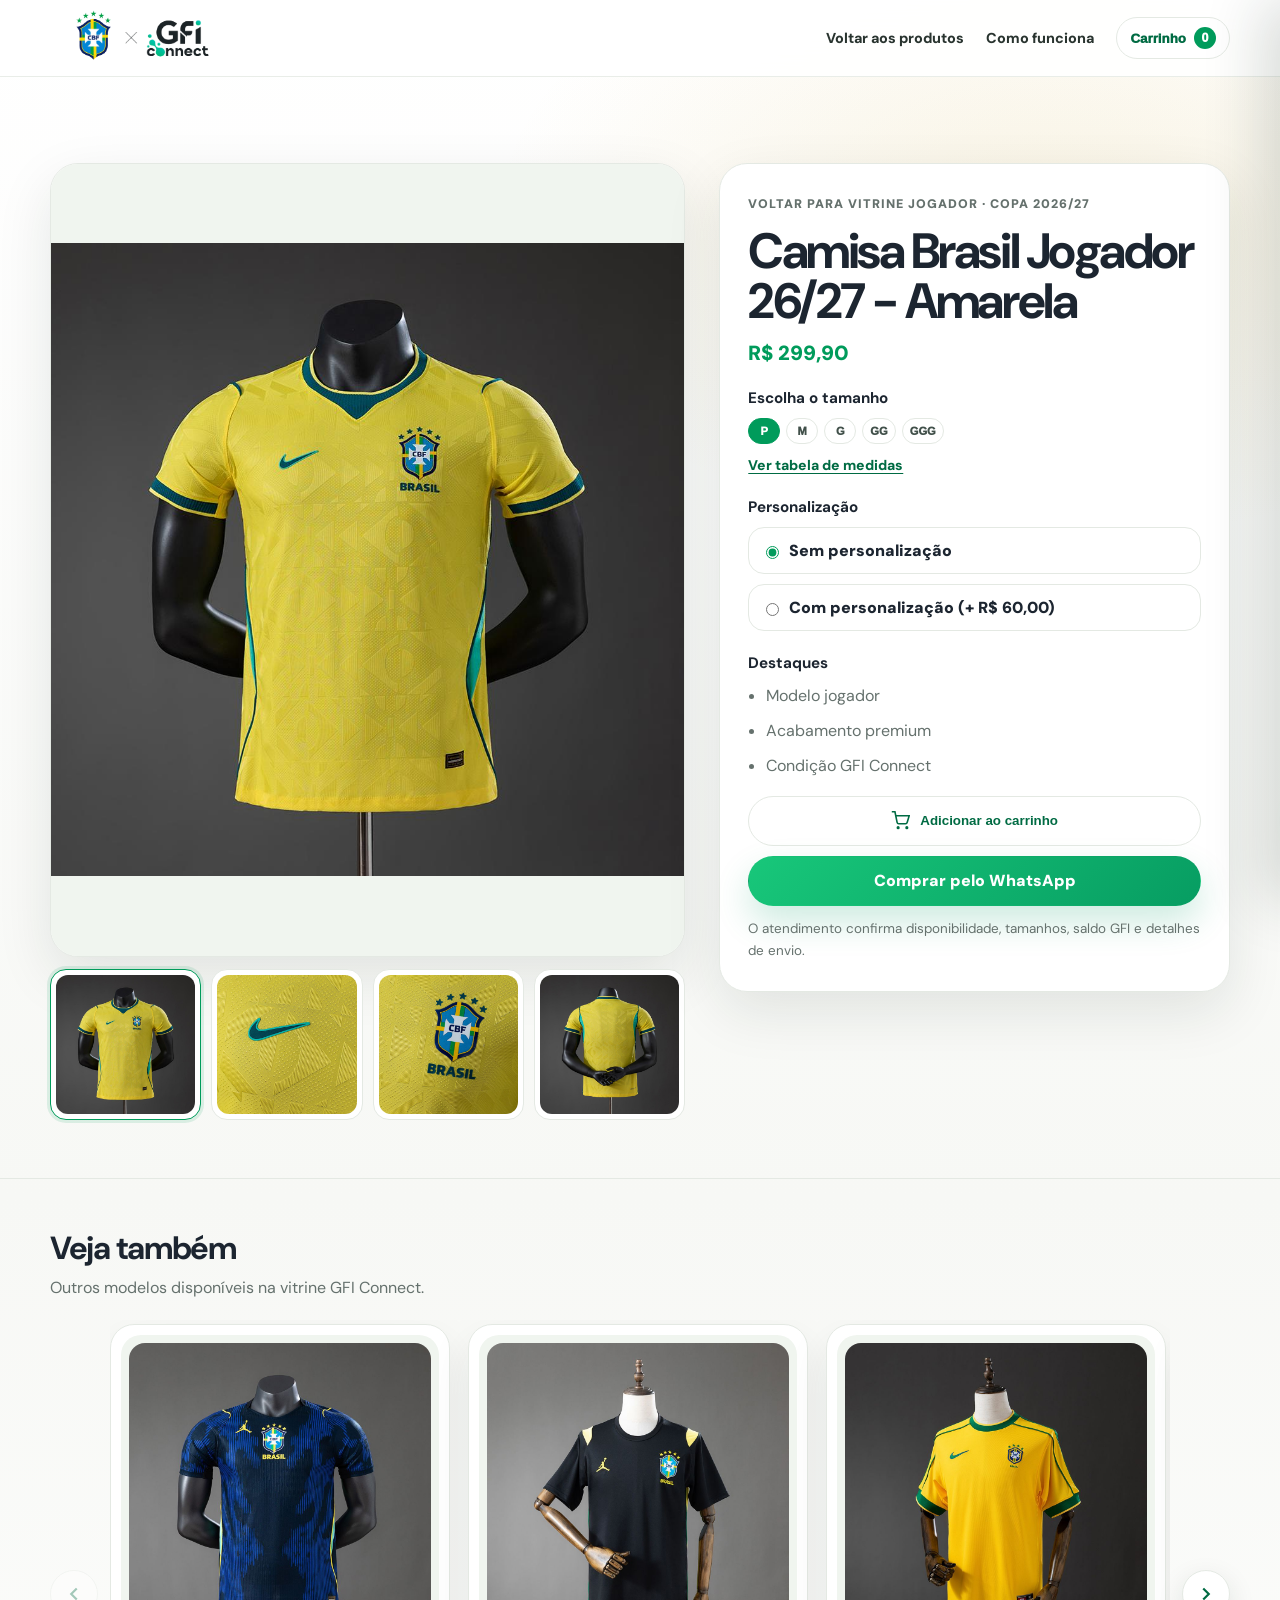
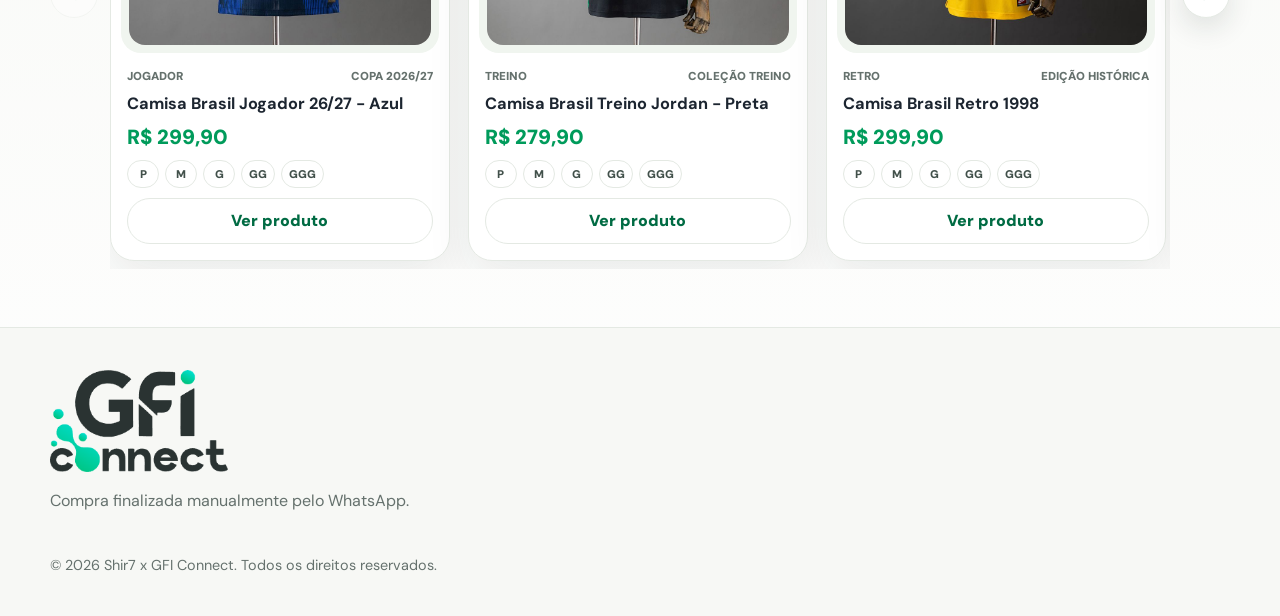
==== commit 8c4a01a5: "Melhora a página de produto com carrossel, tabela de medidas e nova capa do vídeo. Adiciona popup de" ====
--- a/produto.html
+++ b/produto.html
@@ -7,9 +7,24 @@
       name="description"
       content="Detalhes da camisa selecionada na vitrine GFI Connect, com fotos, tamanhos e compra pelo WhatsApp."
     />
-    <title>Produto | GFI Connect</title>
-    <link rel="icon" href="favicon.ico" sizes="any" />
-    <link rel="icon" type="image/png" href="assets/logos/favicon.png" />
+    <title>Camisas do Brasil com saldo GFI</title>
+    <meta property="og:title" content="Camisas do Brasil com saldo GFI" />
+    <meta
+      property="og:description"
+      content="Vitrine exclusiva de camisas em parceria com a GFI Connect. Compre pelo WhatsApp usando saldo GFI."
+    />
+    <meta property="og:image" content="https://gficamisasbrasil.github.io/site/assets/logos/favicon.png?v=2" />
+    <meta property="og:url" content="https://gficamisasbrasil.github.io/site/" />
+    <meta property="og:type" content="website" />
+    <meta name="twitter:card" content="summary_large_image" />
+    <meta name="twitter:title" content="Camisas do Brasil com saldo GFI" />
+    <meta
+      name="twitter:description"
+      content="Vitrine exclusiva de camisas em parceria com a GFI Connect. Compre pelo WhatsApp usando saldo GFI."
+    />
+    <meta name="twitter:image" content="https://gficamisasbrasil.github.io/site/assets/logos/favicon.png?v=2" />
+    <link rel="icon" type="image/png" href="assets/logos/favicon.png?v=2" />
+    <link rel="shortcut icon" href="favicon.ico?v=2" />
     <link rel="preconnect" href="https://fonts.googleapis.com" />
     <link rel="preconnect" href="https://fonts.gstatic.com" crossorigin />
     <link
@@ -62,7 +77,6 @@
             >
             <span id="product-category" class="product-info__category"></span>
             <h1 id="product-title"></h1>
-            <p id="product-description" class="product-info__description"></p>
             <p id="product-price" class="product-info__price"></p>
 
             <div class="product-info__block">
@@ -71,6 +85,15 @@
                 id="product-sizes"
                 class="size-list size-list--selectable"
               ></div>
+              <button
+                id="size-guide-open"
+                class="size-guide-link"
+                type="button"
+                aria-haspopup="dialog"
+                aria-controls="size-guide-modal"
+              >
+                Ver tabela de medidas
+              </button>
             </div>
 
             <div class="product-info__block">
@@ -155,7 +178,71 @@
           </article>
         </div>
       </section>
+
+      <section class="section section--related" aria-labelledby="related-products-title">
+        <div class="container">
+          <div class="section-heading">
+            <h2 id="related-products-title">Veja também</h2>
+            <p>Outros modelos disponíveis na vitrine GFI Connect.</p>
+          </div>
+          <div class="product-carousel">
+            <button
+              class="product-carousel__arrow product-carousel__arrow--prev"
+              type="button"
+              data-carousel-prev
+              aria-label="Ver camisa anterior"
+              disabled
+            >
+              <svg aria-hidden="true" width="22" height="22" viewBox="0 0 24 24" fill="none" stroke="currentColor" stroke-width="2.4">
+                <path d="M15 18l-6-6 6-6" />
+              </svg>
+            </button>
+            <div
+              id="related-products"
+              class="product-carousel__track"
+              aria-label="Outros produtos"
+              aria-busy="true"
+              tabindex="0"
+            ></div>
+            <button
+              class="product-carousel__arrow product-carousel__arrow--next"
+              type="button"
+              data-carousel-next
+              aria-label="Ver próxima camisa"
+            >
+              <svg aria-hidden="true" width="22" height="22" viewBox="0 0 24 24" fill="none" stroke="currentColor" stroke-width="2.4">
+                <path d="M9 18l6-6-6-6" />
+              </svg>
+            </button>
+          </div>
+        </div>
+      </section>
     </main>
+
+    <div
+      id="size-guide-modal"
+      class="modal"
+      role="dialog"
+      aria-modal="true"
+      aria-labelledby="size-guide-title"
+      hidden
+    >
+      <div class="modal__overlay" data-size-guide-close></div>
+      <div class="modal__panel modal__panel--wide">
+        <div class="modal__header">
+          <h2 id="size-guide-title">Tabela de medidas</h2>
+          <button
+            class="modal__close"
+            type="button"
+            aria-label="Fechar tabela de medidas"
+            data-size-guide-close
+          >
+            ×
+          </button>
+        </div>
+        <div id="size-guide-content" class="modal__body"></div>
+      </div>
+    </div>
 
     <footer class="site-footer">
       <div class="container site-footer__grid">
--- a/css/styles.css
+++ b/css/styles.css
@@ -672,7 +672,6 @@
   letter-spacing: -0.05em;
 }
 
-.product-info__description,
 .highlight-list,
 .product-info__note {
   color: var(--muted);
@@ -686,6 +685,183 @@
 .product-info__block h2 {
   margin: 0 0 10px;
   font-size: 0.95rem;
+}
+
+.size-guide-link {
+  margin-top: 12px;
+  padding: 0;
+  border: 0;
+  color: var(--green-dark);
+  background: transparent;
+  font: inherit;
+  font-size: 0.88rem;
+  font-weight: 800;
+  text-decoration: underline;
+  text-underline-offset: 3px;
+  cursor: pointer;
+}
+
+.size-guide-link:hover {
+  color: var(--green);
+}
+
+.section--related {
+  padding-top: 48px;
+  border-top: 1px solid var(--line);
+}
+
+.section-heading {
+  display: grid;
+  gap: 8px;
+  margin-bottom: 22px;
+}
+
+.section-heading h2 {
+  margin: 0;
+  font-size: clamp(1.5rem, 3vw, 2rem);
+  letter-spacing: -0.04em;
+}
+
+.section-heading p {
+  margin: 0;
+  color: var(--muted);
+}
+
+.product-carousel {
+  position: relative;
+  display: grid;
+  grid-template-columns: auto 1fr auto;
+  align-items: center;
+  gap: 12px;
+}
+
+.product-carousel__arrow {
+  z-index: 2;
+  flex-shrink: 0;
+  display: inline-grid;
+  place-items: center;
+  width: 48px;
+  height: 48px;
+  border: 1px solid var(--line);
+  border-radius: 999px;
+  color: var(--green-dark);
+  background: #fff;
+  box-shadow: 0 10px 28px rgba(22, 42, 32, 0.12);
+  cursor: pointer;
+  transition: 0.16s ease;
+}
+
+.product-carousel__arrow:hover:not(:disabled) {
+  border-color: var(--green);
+  color: #fff;
+  background: var(--green);
+  transform: scale(1.04);
+}
+
+.product-carousel__arrow:disabled {
+  opacity: 0.35;
+  cursor: not-allowed;
+  box-shadow: none;
+}
+
+.product-carousel__track {
+  display: flex;
+  gap: 18px;
+  overflow-x: auto;
+  scroll-snap-type: x mandatory;
+  scroll-behavior: smooth;
+  -webkit-overflow-scrolling: touch;
+  scrollbar-width: none;
+  padding: 4px 2px 8px;
+}
+
+.product-carousel__track::-webkit-scrollbar {
+  display: none;
+}
+
+.product-carousel__track .product-card {
+  flex: 0 0 calc((100% - 36px) / 3);
+  scroll-snap-align: start;
+}
+
+.modal {
+  position: fixed;
+  inset: 0;
+  z-index: 100;
+  display: grid;
+  place-items: center;
+  padding: 20px;
+}
+
+.modal[hidden] {
+  display: none;
+}
+
+.modal-open {
+  overflow: hidden;
+}
+
+.modal__overlay {
+  position: absolute;
+  inset: 0;
+  background: rgba(12, 24, 18, 0.58);
+  backdrop-filter: blur(3px);
+}
+
+.modal__panel {
+  position: relative;
+  z-index: 1;
+  width: min(560px, 100%);
+  max-height: min(88vh, 720px);
+  display: grid;
+  grid-template-rows: auto 1fr;
+  overflow: hidden;
+  border: 1px solid var(--line);
+  border-radius: 24px;
+  background: #fff;
+  box-shadow: 0 28px 70px rgba(22, 42, 32, 0.22);
+}
+
+.modal__header {
+  display: flex;
+  align-items: center;
+  justify-content: space-between;
+  gap: 12px;
+  padding: 18px 20px;
+  border-bottom: 1px solid var(--line);
+}
+
+.modal__header h2 {
+  margin: 0;
+  font-size: 1.15rem;
+}
+
+.modal__close {
+  width: 36px;
+  height: 36px;
+  border: 1px solid var(--line);
+  border-radius: 999px;
+  background: #fff;
+  font-size: 1.35rem;
+  line-height: 1;
+  cursor: pointer;
+}
+
+.modal__panel--wide {
+  width: min(920px, 100%);
+}
+
+.modal__body {
+  overflow: auto;
+  padding: 18px 20px 22px;
+}
+
+.size-guide__image {
+  display: block;
+  width: 100%;
+  height: auto;
+  border-radius: 16px;
+  border: 1px solid var(--line);
 }
 
 .custom-options,
@@ -1071,6 +1247,24 @@
     gap: 12px;
   }
 
+  .product-carousel {
+    gap: 8px;
+  }
+
+  .product-carousel__arrow {
+    width: 38px;
+    height: 38px;
+  }
+
+  .product-carousel__track {
+    gap: 12px;
+  }
+
+  .product-carousel__track .product-card {
+    flex: 0 0 calc((100% - 12px) / 2);
+    scroll-snap-align: start;
+  }
+
   .product-card {
     border-radius: 18px;
   }
